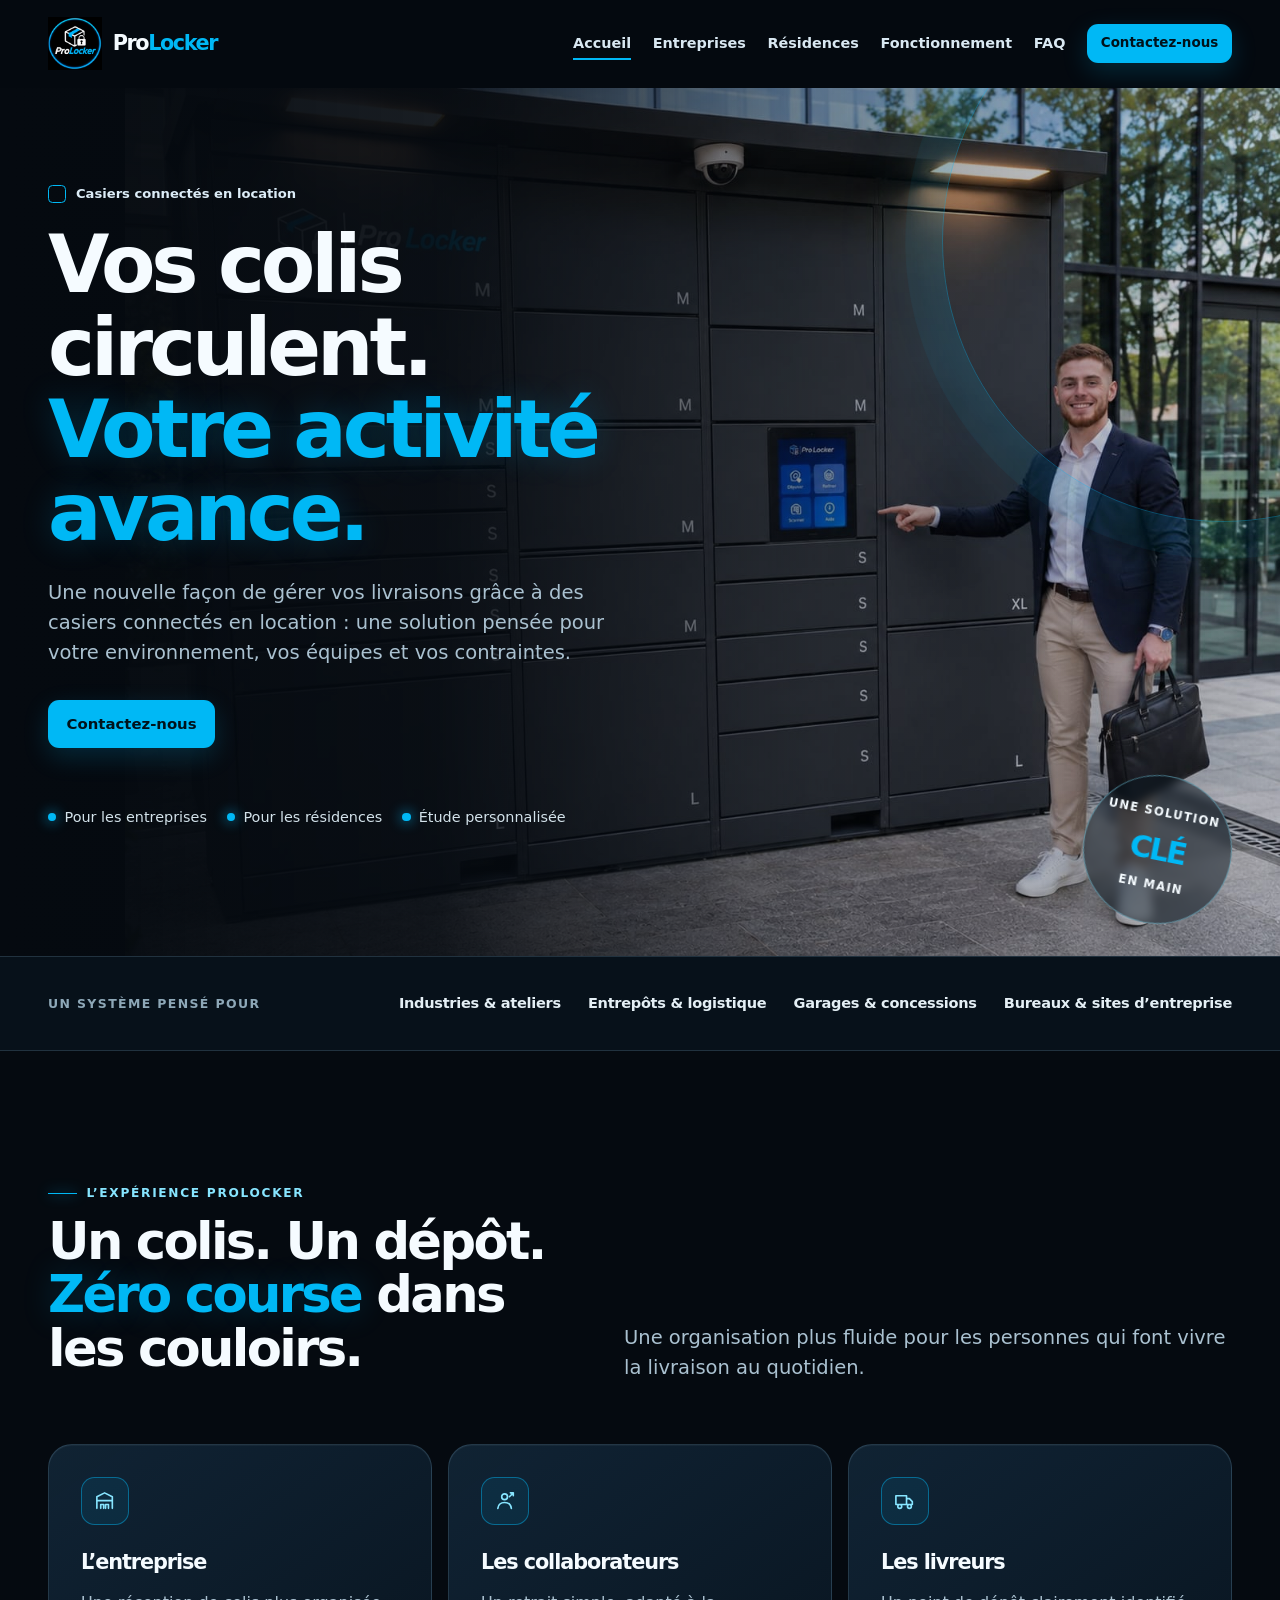
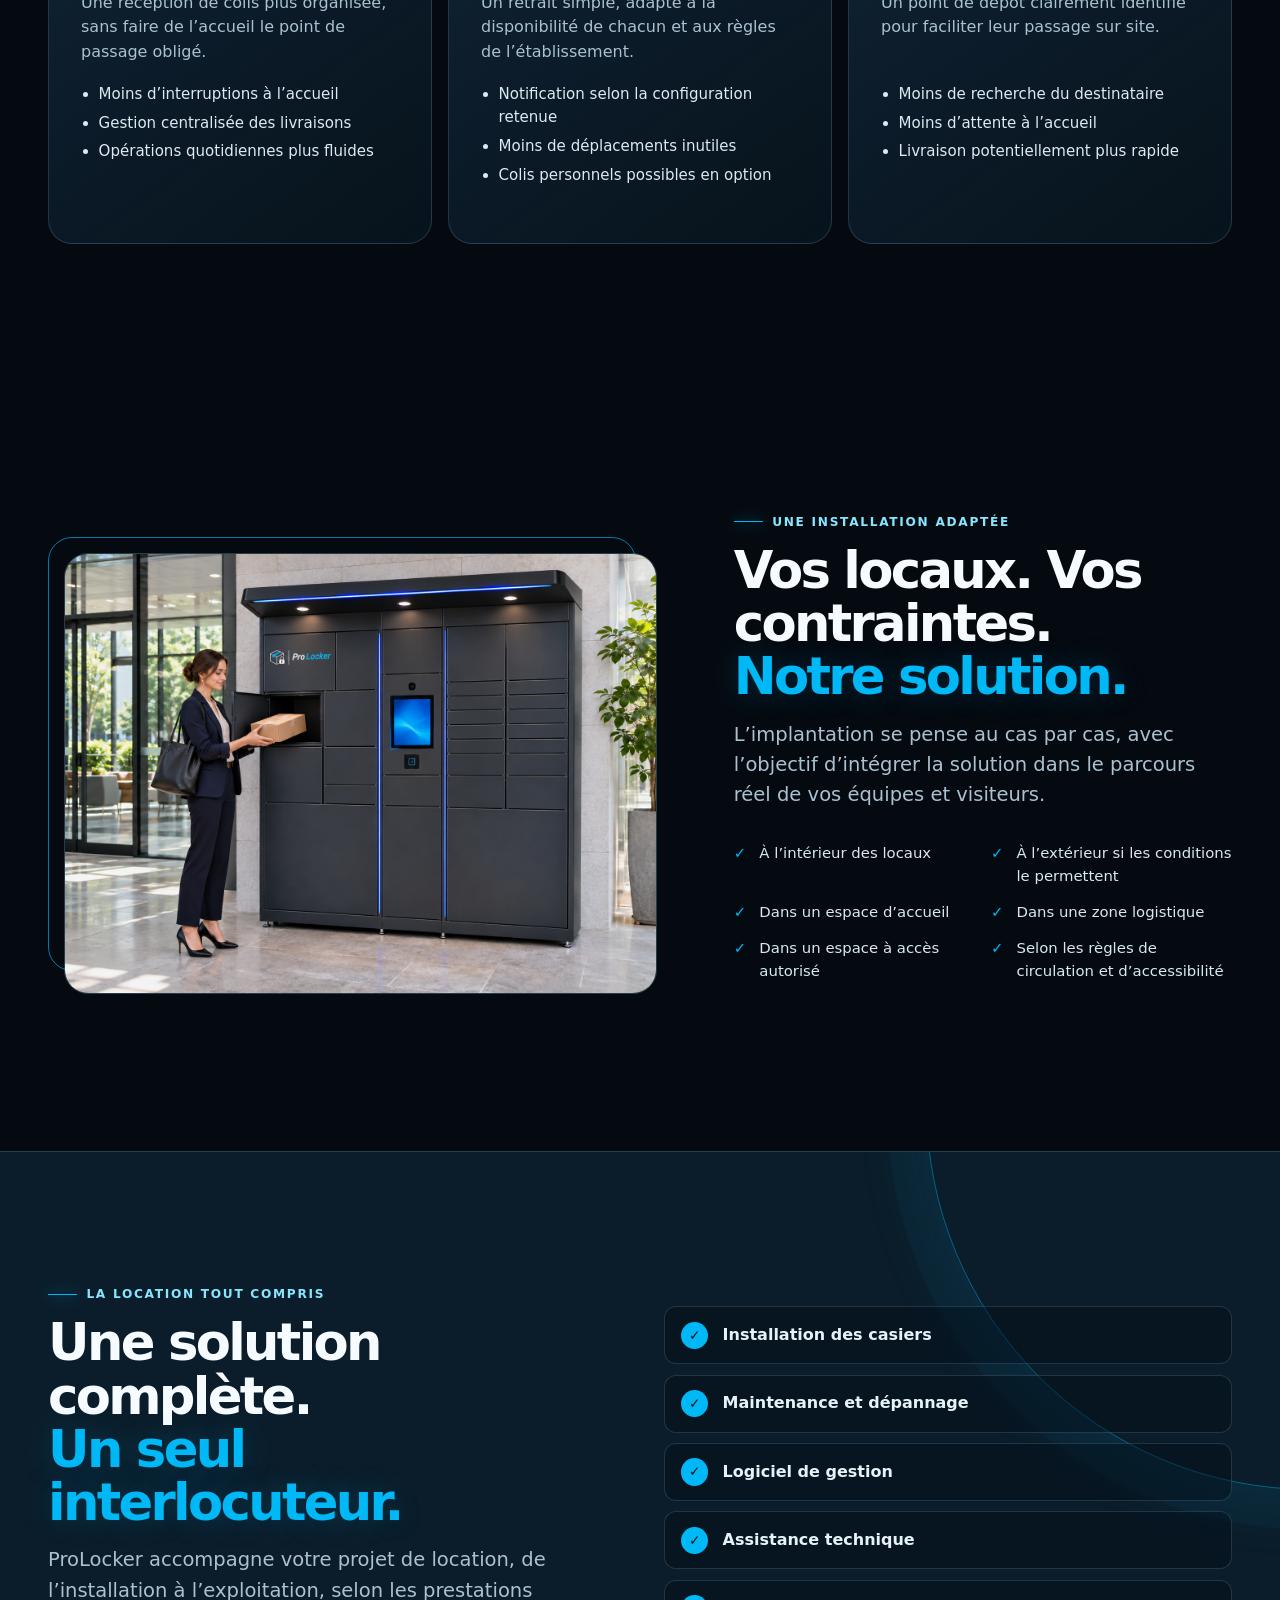
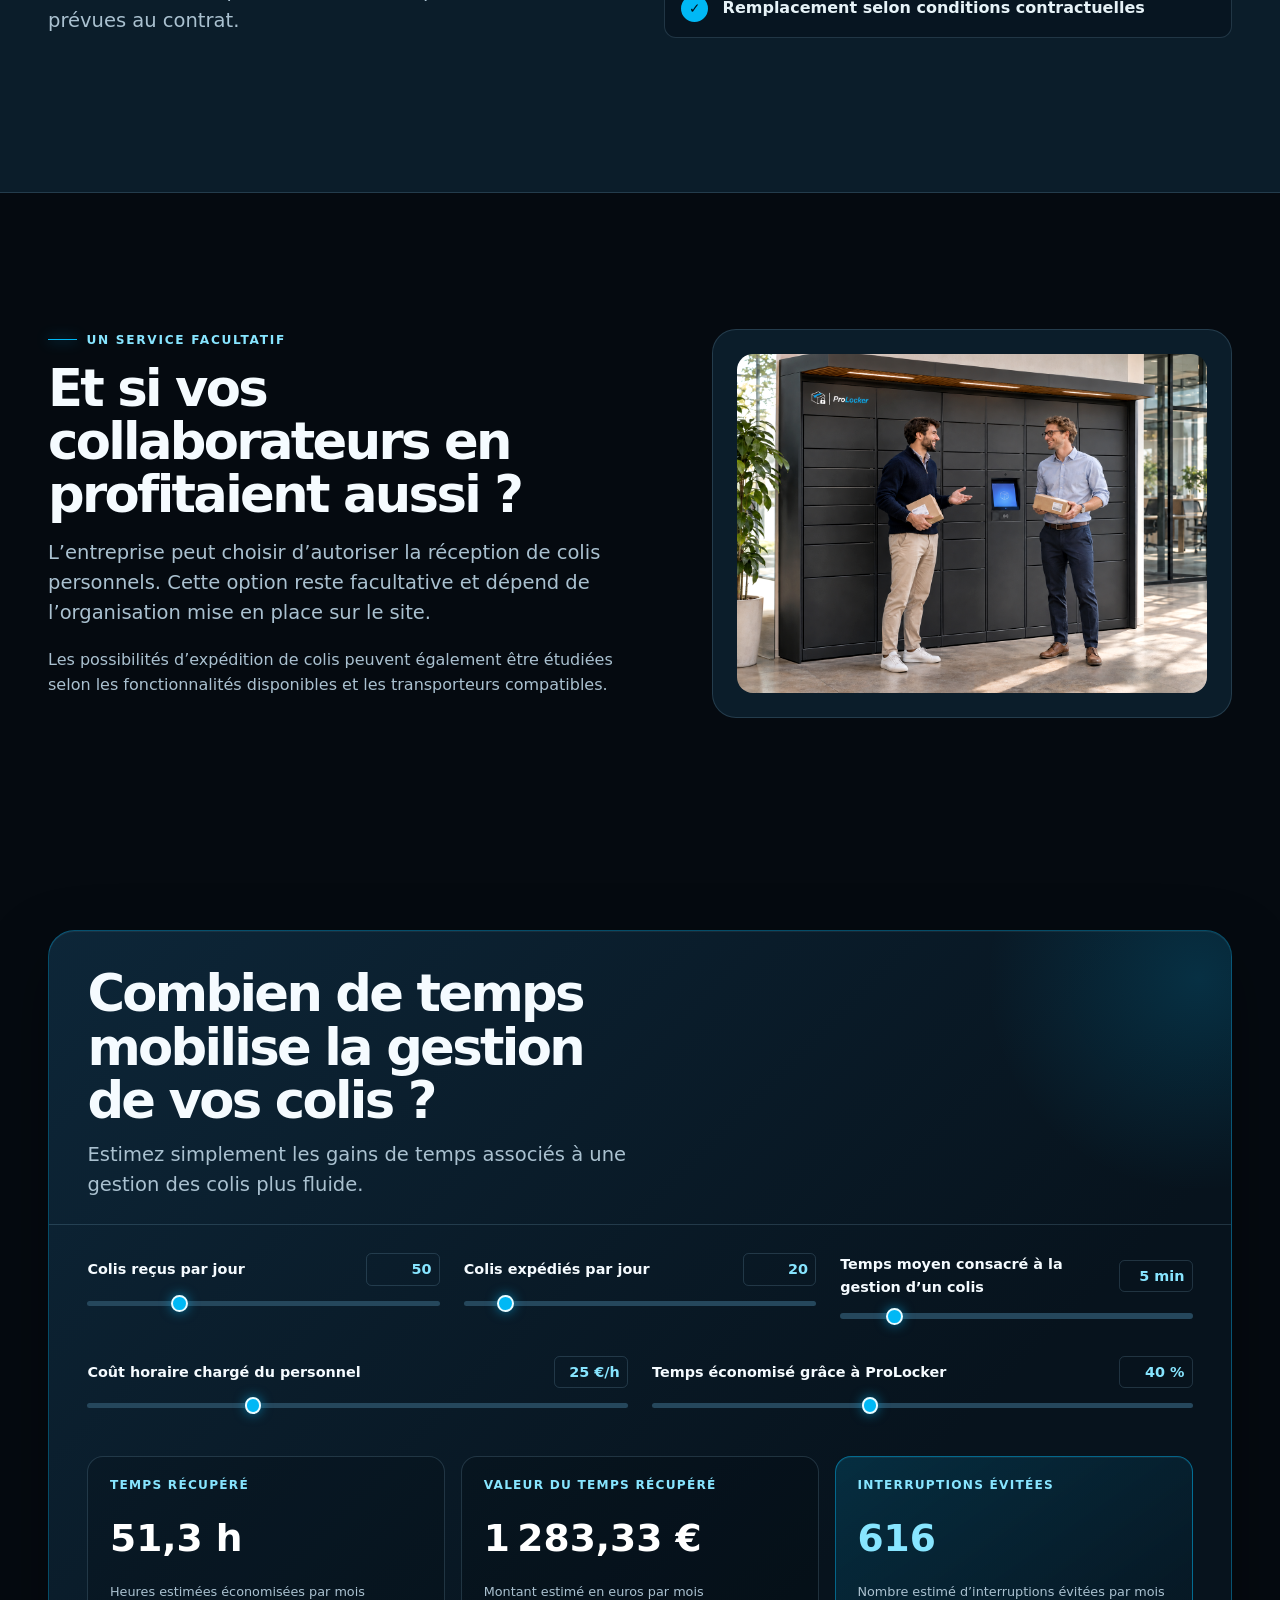
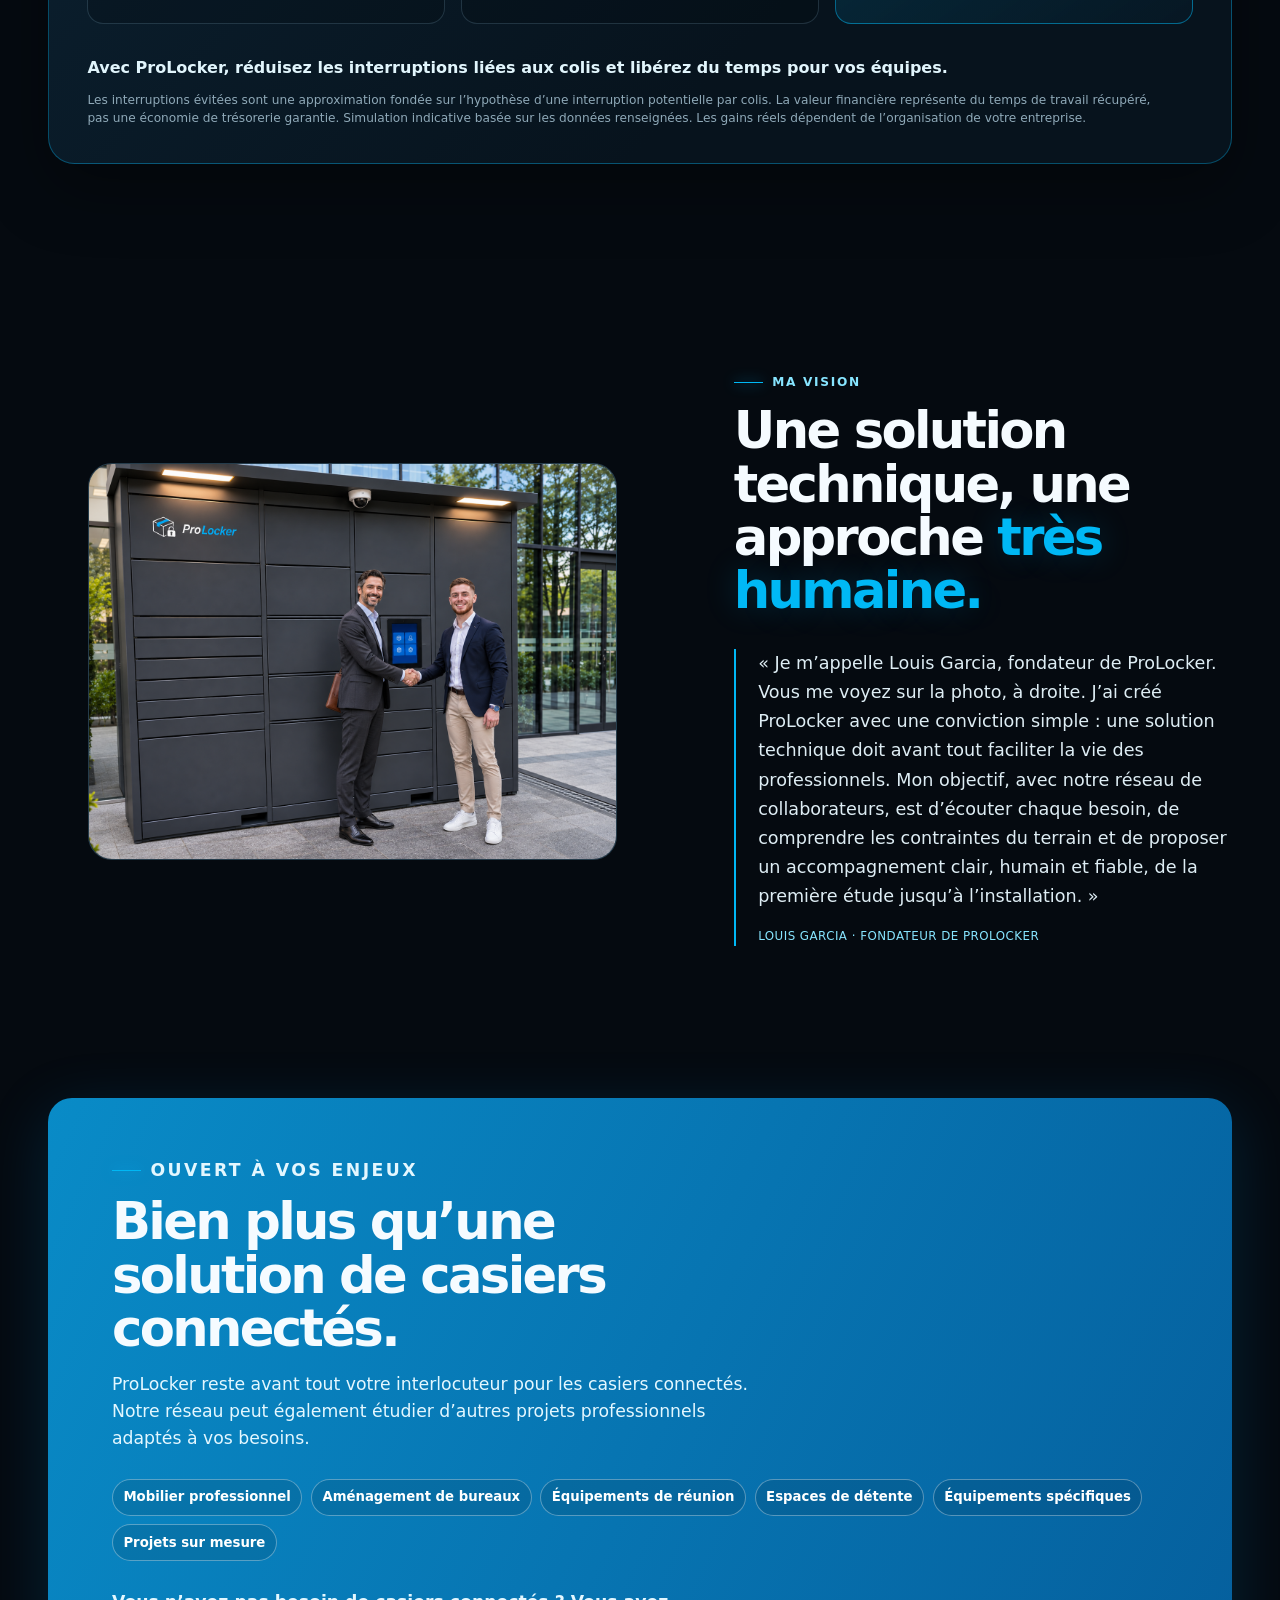
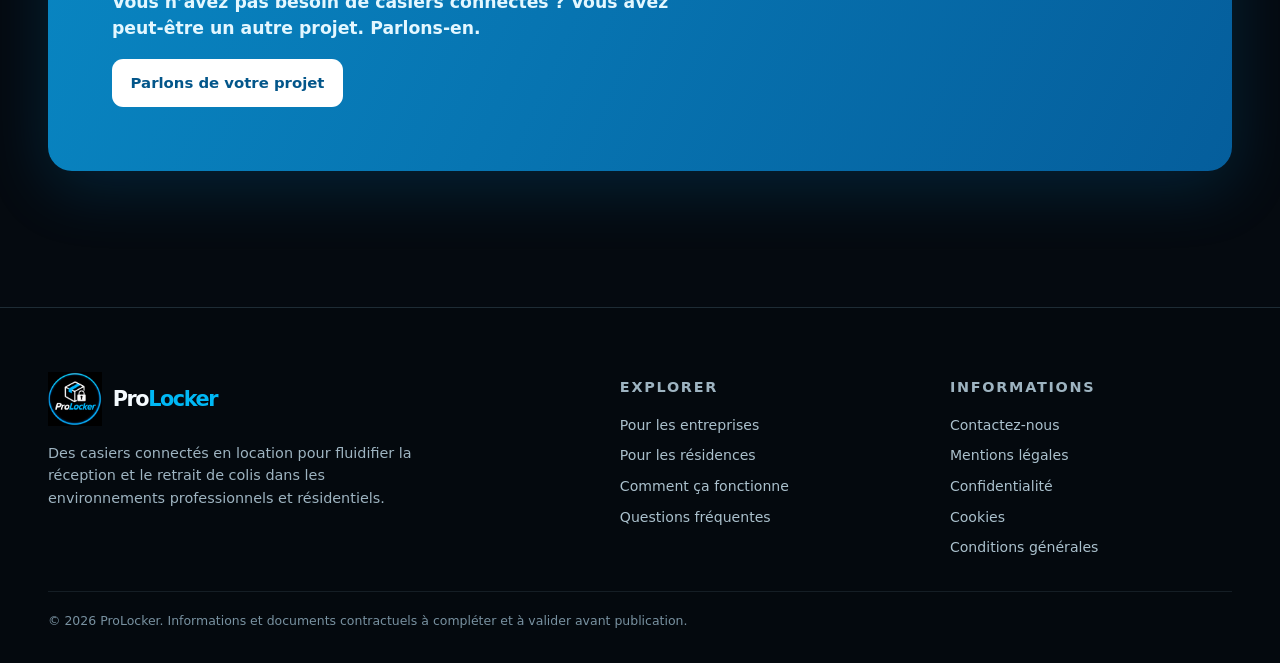
==== index.html @ 15f89c43 "Mise en ligne initiale ProLocker" ====
<!doctype html>
<html lang="fr">
<head>
  <meta charset="utf-8">
  <meta name="viewport" content="width=device-width, initial-scale=1">
  <meta name="description" content="ProLocker propose des casiers connectés en location pour simplifier la gestion des colis en entreprise et en résidence.">
  <meta name="theme-color" content="#050a10">
  <meta property="og:title" content="ProLocker — La livraison connectée, simplifiée">
  <meta property="og:description" content="Des casiers connectés en location pour faire circuler vos colis sans interrompre votre activité.">
  <meta property="og:image" content="assets/locker-wide.jpeg">
  <link rel="canonical" href="https://prolocker.fr/">
  <link rel="icon" href="assets/logo-prolocker.png">
  <link rel="stylesheet" href="styles.css?v=simulator-v3">
  <title>ProLocker | Casiers connectés en location</title>
</head>
<body>
  <div id="site-header"></div>
  <main id="main">
    <section class="hero" aria-labelledby="hero-title">
      <div class="hero__content" data-reveal>
        <p class="hero__logo-note"><span class="mini-lock" aria-hidden="true"></span> Casiers connectés en location</p>
        <h1 id="hero-title">Vos colis circulent.<br><span class="blue-word">Votre activité avance.</span></h1>
        <p class="lead">Une nouvelle façon de gérer vos livraisons grâce à des casiers connectés en location : une solution pensée pour votre environnement, vos équipes et vos contraintes.</p>
        <div class="actions"><a class="button" href="contact.html" data-contact-link>Contactez-nous</a></div>
        <div class="hero__proof"><span><i aria-hidden="true"></i> Pour les entreprises</span><span><i aria-hidden="true"></i> Pour les résidences</span><span><i aria-hidden="true"></i> Étude personnalisée</span></div>
      </div>
      <div class="hero__stamp" aria-hidden="true">Une solution<br><b>clé</b>en main</div>
    </section>

    <div class="client-bar"><div class="client-bar__inner"><span>Un système pensé pour</span><div class="client-bar__items"><span>Industries & ateliers</span><span>Entrepôts & logistique</span><span>Garages & concessions</span><span>Bureaux & sites d’entreprise</span></div></div></div>

    <section class="section" id="decouvrir" aria-labelledby="winners-title">
      <div class="section-heading" data-reveal><div><p class="eyebrow">L’expérience ProLocker</p><h2 id="winners-title">Un colis. Un dépôt.<br><span class="blue-word">Zéro course</span> dans les couloirs.</h2></div><p class="lead">Une organisation plus fluide pour les personnes qui font vivre la livraison au quotidien.</p></div>
      <div class="solution-grid">
        <article class="benefit-card" data-reveal><span class="card-icon" aria-hidden="true"><svg viewBox="0 0 24 24"><path d="M4 20V8l8-4 8 4v12M4 12h16M8 20v-4h3v4m2 0v-4h3v4"/></svg></span><div><h3>L’entreprise</h3><p>Une réception de colis plus organisée, sans faire de l’accueil le point de passage obligé.</p><ul><li>Moins d’interruptions à l’accueil</li><li>Gestion centralisée des livraisons</li><li>Opérations quotidiennes plus fluides</li></ul></div></article>
        <article class="benefit-card" data-reveal><span class="card-icon" aria-hidden="true"><svg viewBox="0 0 24 24"><circle cx="12" cy="8" r="3"/><path d="M5 20c.5-4 3-6 7-6s6.5 2 7 6M18 4h3v3M21 4l-4 4"/></svg></span><div><h3>Les collaborateurs</h3><p>Un retrait simple, adapté à la disponibilité de chacun et aux règles de l’établissement.</p><ul><li>Notification selon la configuration retenue</li><li>Moins de déplacements inutiles</li><li>Colis personnels possibles en option</li></ul></div></article>
        <article class="benefit-card" data-reveal><span class="card-icon" aria-hidden="true"><svg viewBox="0 0 24 24"><path d="M3 7h11v9H3zM14 10h3l3 3v3h-6zM7 20a2 2 0 1 0 0-4 2 2 0 0 0 0 4Zm10 0a2 2 0 1 0 0-4 2 2 0 0 0 0 4Z"/></svg></span><div><h3>Les livreurs</h3><p>Un point de dépôt clairement identifié pour faciliter leur passage sur site.</p><ul><li>Moins de recherche du destinataire</li><li>Moins d’attente à l’accueil</li><li>Livraison potentiellement plus rapide</li></ul></div></article>
      </div>
    </section>

    <section class="section installation" aria-labelledby="installation-title"><div class="photo-block" data-reveal><div class="photo-block__frame"><img src="assets/woman-retrieving-package-v2.png" width="1440" height="1080" alt="Une professionnelle retire un colis d’un casier ProLocker ouvert"></div></div><div data-reveal><p class="eyebrow">Une installation adaptée</p><h2 id="installation-title">Vos locaux. Vos contraintes.<br><span class="blue-word">Notre solution.</span></h2><p class="lead">L’implantation se pense au cas par cas, avec l’objectif d’intégrer la solution dans le parcours réel de vos équipes et visiteurs.</p><ul class="check-list"><li>À l’intérieur des locaux</li><li>À l’extérieur si les conditions le permettent</li><li>Dans un espace d’accueil</li><li>Dans une zone logistique</li><li>Dans un espace à accès autorisé</li><li>Selon les règles de circulation et d’accessibilité</li></ul></div></section>

    <section class="rental-band" aria-labelledby="rental-title"><div class="section rental-layout"><div data-reveal><p class="eyebrow">La location tout compris</p><h2 id="rental-title">Une solution complète.<br><span class="blue-word">Un seul interlocuteur.</span></h2><p class="lead">ProLocker accompagne votre projet de location, de l’installation à l’exploitation, selon les prestations prévues au contrat.</p></div><div class="service-list" data-reveal><div class="service-item"><span>✓</span>Installation des casiers</div><div class="service-item"><span>✓</span>Maintenance et dépannage</div><div class="service-item"><span>✓</span>Logiciel de gestion</div><div class="service-item"><span>✓</span>Assistance technique</div><div class="service-item"><span>✓</span>Remplacement selon conditions contractuelles</div></div></div></section>

    <section class="section employee" aria-labelledby="employee-title"><div data-reveal><p class="eyebrow">Un service facultatif</p><h2 id="employee-title">Et si vos collaborateurs en profitaient aussi&nbsp;?</h2><p class="lead">L’entreprise peut choisir d’autoriser la réception de colis personnels. Cette option reste facultative et dépend de l’organisation mise en place sur le site.</p><p class="text-muted">Les possibilités d’expédition de colis peuvent également être étudiées selon les fonctionnalités disponibles et les transporteurs compatibles.</p></div><div class="employee__visual" data-reveal><img src="assets/colleagues-packages-v3.png" width="1440" height="1080" alt="Deux collègues discutent devant des casiers ProLocker fermés avec leurs colis"></div></section>

    <section class="section section--compact" aria-labelledby="simulator-title"><div class="simulator" data-reveal><div class="simulator__head"><h2 id="simulator-title">Combien de temps mobilise la gestion de vos colis&nbsp;?</h2><p class="lead">Estimez simplement les gains de temps associés à une gestion des colis plus fluide.</p></div><div class="calculator" data-calculator>
      <div class="calculator__controls">
        <div class="range-group"><div class="range-group__top"><label for="incoming">Colis reçus par jour</label><output data-output="incoming"></output></div><input id="incoming" name="incoming" type="range" min="0" max="200" step="1" value="50"></div>
        <div class="range-group"><div class="range-group__top"><label for="outgoing">Colis expédiés par jour</label><output data-output="outgoing"></output></div><input id="outgoing" name="outgoing" type="range" min="0" max="200" step="1" value="20"></div>
        <div class="range-group"><div class="range-group__top"><label for="minutes">Temps moyen consacré à la gestion d’un colis</label><output data-output="minutes"></output></div><input id="minutes" name="minutes" type="range" min="1" max="30" step="1" value="5" data-unit="min"></div>
        <div class="range-group"><div class="range-group__top"><label for="hourlyCost">Coût horaire chargé du personnel</label><output data-output="hourlyCost"></output></div><input id="hourlyCost" name="hourlyCost" type="range" min="10" max="60" step="1" value="25" data-unit="€/h"></div>
        <div class="range-group"><div class="range-group__top"><label for="savings">Temps économisé grâce à ProLocker</label><output data-output="savings"></output></div><input id="savings" name="savings" type="range" min="0" max="100" step="1" value="40" data-unit="%"></div>
      </div>
      <div class="calculator__results" aria-live="polite"><article class="result"><span>Temps récupéré</span><strong data-result="monthly-hours"></strong><small>Heures estimées économisées par mois</small></article><article class="result"><span>Valeur du temps récupéré</span><strong data-result="monthly-value"></strong><small>Montant estimé en euros par mois</small></article><article class="result result--highlight"><span>Interruptions évitées</span><strong data-result="interruptions"></strong><small>Nombre estimé d’interruptions évitées par mois</small></article></div>
      <div class="simulator__footer"><p>Avec ProLocker, réduisez les interruptions liées aux colis et libérez du temps pour vos équipes.</p><p class="simulator__fineprint">Les interruptions évitées sont une approximation fondée sur l’hypothèse d’une interruption potentielle par colis. La valeur financière représente du temps de travail récupéré, pas une économie de trésorerie garantie. Simulation indicative basée sur les données renseignées. Les gains réels dépendent de l’organisation de votre entreprise.</p></div>
    </div></div></section>

    <section class="section vision" aria-labelledby="vision-title"><figure class="portrait" data-reveal><img src="assets/team-handshake.png" width="1440" height="1080" alt="Louis Garcia serre la main d’un client devant les casiers ProLocker"><figcaption></figcaption></figure><div data-reveal><p class="eyebrow">Ma vision</p><h2 id="vision-title">Une solution technique, une approche <span class="blue-word">très humaine.</span></h2><blockquote class="quote">« Je m’appelle Louis Garcia, fondateur de ProLocker. Vous me voyez sur la photo, à droite. J’ai créé ProLocker avec une conviction simple&nbsp;: une solution technique doit avant tout faciliter la vie des professionnels. Mon objectif, avec notre réseau de collaborateurs, est d’écouter chaque besoin, de comprendre les contraintes du terrain et de proposer un accompagnement clair, humain et fiable, de la première étude jusqu’à l’installation. »<small>Louis Garcia · Fondateur de ProLocker</small></blockquote></div></section>

    <section class="other-project" aria-labelledby="other-title" data-reveal><p class="eyebrow">Ouvert à vos enjeux</p><h2 id="other-title">Bien plus qu’une solution de casiers connectés.</h2><p>ProLocker reste avant tout votre interlocuteur pour les casiers connectés. Notre réseau peut également étudier d’autres projets professionnels adaptés à vos besoins.</p><div class="topic-list" aria-label="Exemples de besoins pouvant être étudiés"><span>Mobilier professionnel</span><span>Aménagement de bureaux</span><span>Équipements de réunion</span><span>Espaces de détente</span><span>Équipements spécifiques</span><span>Projets sur mesure</span></div><p><strong>Vous n’avez pas besoin de casiers connectés&nbsp;? Vous avez peut-être un autre projet. Parlons-en.</strong></p><a class="button" href="contact.html" data-contact-link>Parlons de votre projet</a></section>
  </main>
  <div id="site-footer"></div>
  <script src="site-config.js"></script><script src="layout.js"></script><script src="app.js?v=simulator-v3"></script>
</body>
</html>
---- styles.css ----
:root {
  --ink: #050a10;
  --ink-soft: #091521;
  --panel: #0c1b28;
  --panel-raised: #112536;
  --line: rgba(166, 220, 255, .16);
  --blue: #00b8f5;
  --blue-strong: #0a9fe6;
  --blue-light: #87e5ff;
  --white: #f5fbff;
  --muted: #aac1d0;
  --danger: #ffcf7a;
  --radius: 1.5rem;
  --shadow: 0 1.5rem 4rem rgba(0, 0, 0, .34);
  --content: min(74rem, calc(100% - 3rem));
}

* { box-sizing: border-box; }
html { scroll-behavior: smooth; background: var(--ink); }
body {
  margin: 0;
  overflow-x: hidden;
  background: var(--ink);
  color: var(--white);
  font-family: Inter, ui-sans-serif, system-ui, -apple-system, BlinkMacSystemFont, "Segoe UI", sans-serif;
  font-size: 1rem;
  line-height: 1.55;
}
body.menu-open { overflow: hidden; }
a { color: inherit; text-decoration: none; }
button, input { font: inherit; }
button { cursor: pointer; }
img { display: block; max-width: 100%; }
::selection { background: var(--blue); color: var(--ink); }

.skip-link { position: fixed; z-index: 999; left: 1rem; top: -4rem; background: var(--white); color: var(--ink); padding: .7rem 1rem; border-radius: .55rem; }
.skip-link:focus { top: 1rem; }
.site-header { position: sticky; z-index: 20; top: 0; height: 5.5rem; border-bottom: 1px solid transparent; background: rgba(5, 10, 16, .72); backdrop-filter: blur(1.1rem); transition: border-color .25s, background .25s; }
.site-header.scrolled { border-color: var(--line); background: rgba(5, 10, 16, .92); }
.nav { width: var(--content); height: 100%; margin: auto; display: flex; align-items: center; justify-content: space-between; gap: 2rem; }
.brand { position: relative; display: flex; align-items: center; gap: .7rem; min-width: max-content; font-size: 1.27rem; font-weight: 800; letter-spacing: -.06em; }
.brand__image { width: 3.35rem; height: 3.35rem; object-fit: contain; }
.brand__name { color: var(--white); font-size: 1.3rem; font-weight: 850; letter-spacing: -.07em; }
.brand__name strong { color: var(--blue); }
.brand__icon { display: grid; place-items: center; position: relative; width: 2rem; height: 2rem; border: 1px solid var(--blue-light); border-radius: .5rem; box-shadow: 0 0 1rem rgba(0, 184, 245, .33); transform: skewY(-7deg); }
.brand__icon::before { content: ''; width: .7rem; height: .55rem; border: 2px solid var(--white); border-top: 0; border-radius: 0 0 .1rem .1rem; }
.brand__icon::after { content: ''; position: absolute; width: .44rem; height: .36rem; border: 2px solid var(--white); border-bottom: 0; border-radius: .35rem .35rem 0 0; top: .46rem; }
.brand strong { color: var(--blue); }
.nav-links { display: flex; align-items: center; gap: 1.35rem; color: #d9e8f2; font-size: .9rem; font-weight: 650; }
.nav-links > a:not(.button) { position: relative; padding: .55rem 0; }
.nav-links > a:not(.button)::after { content: ''; position: absolute; right: 0; bottom: .2rem; left: 0; height: 2px; transform: scaleX(0); transform-origin: left; background: var(--blue); transition: transform .25s; }
.nav-links > a:hover::after, .nav-links > a:focus-visible::after, .nav-links > a.active::after { transform: scaleX(1); }
.menu-toggle { display: none; width: 2.8rem; height: 2.8rem; padding: 0; border: 1px solid var(--line); border-radius: .65rem; background: none; color: white; }
.menu-toggle span { display: block; width: 1.2rem; height: 2px; margin: .25rem auto; background: currentColor; transition: transform .2s; }
.mobile-menu-link { display: none; }

.button { display: inline-flex; justify-content: center; align-items: center; min-height: 3rem; padding: .72rem 1.1rem; border: 1px solid transparent; border-radius: .7rem; background: var(--blue); color: #00121b; font-weight: 850; font-size: .93rem; line-height: 1.1; box-shadow: 0 .55rem 1.6rem rgba(0, 184, 245, .18); transition: transform .2s, box-shadow .2s, background .2s; animation: ctaPulse 3.6s ease-in-out infinite; }
.button:hover, .button:focus-visible { transform: translateY(-2px); box-shadow: 0 .8rem 2rem rgba(0, 184, 245, .34); }
.button--ghost { border-color: rgba(143, 222, 255, .45); background: rgba(11, 31, 45, .5); color: var(--white); box-shadow: none; animation: none; }
.button--small { min-height: 2.45rem; padding: .55rem .8rem; font-size: .84rem; }
.button:focus-visible, a:focus-visible, summary:focus-visible, input:focus-visible { outline: 3px solid var(--blue-light); outline-offset: 3px; }

.eyebrow { display: flex; align-items: center; gap: .6rem; margin: 0 0 1rem; color: var(--blue-light); font-size: .76rem; line-height: 1; text-transform: uppercase; letter-spacing: .14em; font-weight: 800; }
.eyebrow::before { content: ''; width: 1.8rem; height: 1px; background: var(--blue); box-shadow: 0 0 .8rem var(--blue); }
h1, h2, h3, p { margin-top: 0; }
h1, h2, h3 { line-height: 1.04; letter-spacing: -.052em; }
h1 { max-width: 12ch; margin-bottom: 1.45rem; font-size: clamp(3rem, 6.2vw, 6.35rem); }
h2 { max-width: 15ch; margin-bottom: 1rem; font-size: clamp(2.3rem, 4vw, 4.5rem); }
h3 { margin-bottom: .6rem; font-size: 1.3rem; }
.lead { max-width: 38rem; color: var(--muted); font-size: clamp(1.06rem, 1.8vw, 1.22rem); }
.text-muted { color: var(--muted); }
.section { position: relative; width: var(--content); margin: 0 auto; padding: 8.5rem 0; }
.section-heading { display: flex; align-items: end; justify-content: space-between; gap: 2rem; margin-bottom: 3.3rem; }
.section-heading .lead { margin: 0 0 .5rem; }
.blue-word { color: var(--blue); text-shadow: 0 0 2rem rgba(0, 184, 245, .22); }

.hero { position: relative; min-height: min(51rem, calc(100vh - 5.5rem)); isolation: isolate; display: grid; align-items: center; overflow: clip; }
.hero::before { content: ''; position: absolute; z-index: -2; inset: 0; background: linear-gradient(90deg, #050a10 0%, rgba(5, 10, 16, .92) 34%, rgba(5, 10, 16, .43) 64%, rgba(5, 10, 16, .12) 100%), url('assets/prolocker-team.jpeg') right center / auto 100% no-repeat; }
.hero::after { content: ''; position: absolute; z-index: -1; width: 35rem; height: 35rem; top: -8rem; right: -14rem; border: 1px solid rgba(0, 184, 245, .35); border-radius: 50%; box-shadow: 0 0 0 2.3rem rgba(0, 184, 245, .05), 0 0 7rem rgba(0, 184, 245, .16); }
.hero__content { width: var(--content); margin: auto; padding: 6rem 0 8rem; }
.hero__logo-note { display: flex; align-items: center; gap: .65rem; margin: 0 0 1.25rem; font-size: .82rem; font-weight: 760; color: #dcecf7; }
.hero__logo-note .mini-lock { width: 1.1rem; height: 1.1rem; border: 1px solid var(--blue); border-radius: .28rem; }
.hero .lead { margin-bottom: 2rem; }
.actions { display: flex; flex-wrap: wrap; gap: .8rem; }
.hero__proof { display: flex; flex-wrap: wrap; gap: 1.25rem; margin-top: 3.6rem; color: #d3e2ea; font-size: .9rem; }
.hero__proof span { display: flex; align-items: center; gap: .5rem; }
.hero__proof i { display: inline-block; width: .53rem; height: .53rem; border-radius: 50%; background: var(--blue); box-shadow: 0 0 .8rem var(--blue); }
.hero__stamp { position: absolute; right: max(2rem, calc((100% - 74rem) / 2)); bottom: 2rem; width: 9.3rem; height: 9.3rem; border: 1px solid rgba(132, 229, 255, .45); border-radius: 50%; background: rgba(5, 18, 29, .48); display: grid; place-content: center; text-align: center; font-size: .72rem; text-transform: uppercase; letter-spacing: .12em; font-weight: 800; transform: rotate(11deg); backdrop-filter: blur(.3rem); }
.hero__stamp b { display: block; margin: .25rem 0; color: var(--blue); font-size: 1.9rem; letter-spacing: -.08em; }

.client-bar { border-top: 1px solid var(--line); border-bottom: 1px solid var(--line); background: #07111a; }
.client-bar__inner { width: var(--content); min-height: 5.8rem; margin: auto; display: flex; gap: 2rem; align-items: center; justify-content: space-between; color: #8ea8b8; font-size: .78rem; font-weight: 750; text-transform: uppercase; letter-spacing: .11em; }
.client-bar__items { display: flex; flex-wrap: wrap; gap: 1.7rem; color: #e4eff5; letter-spacing: -.02em; text-transform: none; font-size: .91rem; }

.solution-grid { display: grid; grid-template-columns: repeat(3, 1fr); gap: 1rem; }
.benefit-card { min-height: 25rem; padding: 2rem; display: grid; grid-template-rows: 3rem 1fr; gap: 1.7rem; border: 1px solid var(--line); border-radius: var(--radius); background: linear-gradient(145deg, rgba(17, 37, 54, .95), rgba(8, 20, 30, .88)); box-shadow: inset 0 1px rgba(255,255,255,.04); transition: transform .25s, border-color .25s; }
.benefit-card:hover { border-color: rgba(0,184,245,.6); transform: translateY(-.35rem); }
.card-icon { width: 3rem; height: 3rem; margin-bottom: 0; border: 1px solid rgba(0,184,245,.45); border-radius: .85rem; display: grid; place-items: center; color: var(--blue-light); background: rgba(0, 184, 245, .08); font-size: 1.3rem; }
.card-icon svg { width: 1.45rem; height: 1.45rem; fill: none; stroke: currentColor; stroke-linecap: round; stroke-linejoin: round; stroke-width: 1.7; }
.benefit-card h3 { min-height: 1.4em; }
.benefit-card p { min-height: 4.75em; }
.benefit-card p { color: var(--muted); }
.benefit-card ul { padding-left: 1.1rem; color: #dceaf1; font-size: .94rem; }
.benefit-card li + li { margin-top: .35rem; }

.steps-wrap { border-top: 1px solid var(--line); border-bottom: 1px solid var(--line); background: linear-gradient(180deg, #081622, #061019); }
.steps { display: grid; grid-template-columns: repeat(4, 1fr); gap: 1.25rem; }
.steps-wrap--compact .section { padding-top: 5rem; padding-bottom: 5rem; }
.steps--compact { grid-template-columns: repeat(3, 1fr); }
.steps--compact .step { min-height: 10rem; }
.step { position: relative; min-height: 14.5rem; padding: 1.5rem 1rem 1.5rem 0; }
.step:not(:last-child)::after { content: ''; position: absolute; top: 2.35rem; right: -.2rem; width: 1.5rem; height: 1px; background: linear-gradient(90deg, var(--blue), transparent); }
.step__number { display: grid; place-items: center; width: 3.4rem; height: 3.4rem; margin-bottom: 1.5rem; border-radius: 50%; color: var(--blue); border: 1px solid rgba(0,184,245,.55); box-shadow: 0 0 1.3rem rgba(0,184,245,.13), inset 0 0 1rem rgba(0,184,245,.1); font-weight: 850; }
.step p { color: var(--muted); font-size: .94rem; }

.installation { display: grid; grid-template-columns: 1.1fr .9fr; gap: clamp(2rem, 6vw, 6rem); align-items: center; }
.photo-block { position: relative; min-height: 0; aspect-ratio: 4 / 3; }
.photo-block__frame { position: absolute; inset: 1rem 0 0 1rem; overflow: hidden; border-radius: var(--radius); border: 1px solid rgba(137,221,255,.24); }
.photo-block__frame img { height: 100%; width: 100%; object-fit: cover; object-position: center; }
.locker-logo { position: absolute; top: 8%; left: 35%; display: inline-flex; align-items: center; gap: .35rem; padding: .35rem .48rem; color: #fff; background: rgba(4, 14, 21, .18); font-size: clamp(.7rem, 1.5vw, 1rem); font-weight: 850; letter-spacing: -.06em; text-shadow: 0 1px 2px #000; }
.locker-logo strong { color: var(--blue); }
.locker-logo__mark { display: grid; place-items: center; width: 1.15em; height: 1.15em; border: 1px solid currentColor; border-radius: .2em; color: var(--blue-light); font-size: 1.1em; line-height: 1; }
.photo-block::before { content: ''; position: absolute; inset: 0 1.3rem 1.4rem 0; border: 1px solid var(--blue); border-radius: var(--radius); opacity: .65; }
.tag { position: absolute; right: -1rem; bottom: 2.4rem; max-width: 11.5rem; padding: 1rem; border: 1px solid var(--line); border-radius: .7rem; background: rgba(7, 19, 29, .9); box-shadow: var(--shadow); font-size: .81rem; font-weight: 750; }
.tag b { color: var(--blue-light); display: block; font-size: 1.2rem; }
.check-list { display: grid; grid-template-columns: repeat(2, 1fr); gap: .8rem 1rem; margin: 2rem 0; padding: 0; list-style: none; }
.check-list li { position: relative; padding-left: 1.6rem; color: #d8e8f1; font-size: .93rem; }
.check-list li::before { content: '✓'; position: absolute; left: 0; color: var(--blue); font-weight: 900; }

.rental-band { position: relative; isolation: isolate; overflow: hidden; border-top: 1px solid var(--line); border-bottom: 1px solid var(--line); background: #0b1d2a; }
.rental-band::after { content: ''; position: absolute; z-index: -1; width: 48rem; height: 48rem; right: -26rem; top: -27rem; border: 1px solid rgba(0,184,245,.45); border-radius: 50%; box-shadow: 0 0 0 2.5rem rgba(0,184,245,.04), 0 0 5rem rgba(0,184,245,.1); }
.rental-layout { display: grid; grid-template-columns: 1fr 1fr; align-items: center; gap: 3rem; }
.rental-layout h2 { max-width: 12ch; }
.service-list { display: grid; gap: .65rem; }
.service-item { display: flex; align-items: center; gap: .9rem; padding: .9rem 1rem; border: 1px solid var(--line); border-radius: .75rem; background: rgba(4, 14, 22, .42); color: #e6f2f7; font-weight: 700; }
.service-item span { display: grid; place-items: center; width: 1.7rem; height: 1.7rem; flex: 0 0 auto; border-radius: 50%; color: #001018; background: var(--blue); font-size: .85rem; }

.employee { display: grid; grid-template-columns: 1.05fr .95fr; gap: clamp(2rem, 7vw, 7rem); align-items: center; }
.employee__visual { position: relative; min-height: 0; aspect-ratio: 4 / 3; padding: 1.5rem; overflow: hidden; border: 1px solid var(--line); border-radius: var(--radius); background: #0b1d2a; }
.employee__visual img { height: 100%; width: 100%; object-fit: cover; border-radius: 1rem; filter: saturate(.9) contrast(1.05); }
.employee__note { position: absolute; left: 2.4rem; right: 2.4rem; bottom: 2.4rem; padding: .95rem 1rem; border-left: 2px solid var(--blue); background: rgba(3,11,18,.83); font-size: .9rem; font-weight: 700; }

.simulator { position: relative; isolation: isolate; overflow: hidden; border: 1px solid rgba(0, 184, 245, .34); border-radius: 1.65rem; background: linear-gradient(135deg, #0d2638, #07131d 70%); box-shadow: var(--shadow), inset 0 1px rgba(255,255,255,.06); }
.simulator::before { content: ''; position: absolute; z-index: -1; width: 28rem; height: 28rem; right: -12rem; top: -11rem; background: radial-gradient(circle, rgba(0,184,245,.16), transparent 67%); }
.simulator__head { padding: 2.25rem 2.4rem 0; }
.simulator__head h2 { margin-bottom: .8rem; font-size: clamp(2rem, 4vw, 3.7rem); }
.simulator__head .lead { margin-bottom: 0; }
.calculator { margin-top: 1.45rem; border-top: 1px solid var(--line); }
.calculator__controls { display: grid; grid-template-columns: repeat(6, minmax(0, 1fr)); gap: 1.35rem 1.5rem; padding: 1.8rem 2.4rem 2rem; }
.range-group { min-width: 0; grid-column: span 2; }
.range-group:nth-child(4), .range-group:nth-child(5) { grid-column: span 3; }
.range-group__top { display: flex; justify-content: space-between; gap: 1rem; align-items: center; margin-bottom: .5rem; font-size: .9rem; font-weight: 720; }
.range-group__top label { min-width: 0; }
.range-group output { flex: 0 0 auto; min-width: 4.6rem; padding: .25rem .45rem; border: 1px solid var(--line); border-radius: .35rem; color: var(--blue-light); text-align: right; font-variant-numeric: tabular-nums; }
input[type=range] { width: 100%; height: 1.25rem; margin: 0; appearance: none; background: transparent; accent-color: var(--blue); }
input[type=range]::-webkit-slider-runnable-track { height: .33rem; border-radius: .5rem; background: #25475c; }
input[type=range]::-webkit-slider-thumb { width: 1.05rem; height: 1.05rem; margin-top: -.36rem; border: 2px solid #e8fbff; border-radius: 50%; appearance: none; background: var(--blue); box-shadow: 0 0 .75rem rgba(0,184,245,.6); }
input[type=range]::-moz-range-track { height: .33rem; border-radius: .5rem; background: #25475c; }
input[type=range]::-moz-range-thumb { width: .85rem; height: .85rem; border: 2px solid #e8fbff; border-radius: 50%; background: var(--blue); box-shadow: 0 0 .75rem rgba(0,184,245,.6); }
.calculator__results { display: grid; grid-template-columns: repeat(3, minmax(0, 1fr)); gap: 1rem; padding: 0 2.4rem 2rem; }
.result { min-width: 0; display: flex; flex-direction: column; justify-content: space-between; gap: .75rem; min-height: 10.5rem; padding: 1.35rem; border: 1px solid var(--line); border-radius: 1rem; background: rgba(0,0,0,.15); }
.result span { color: var(--blue-light); font-size: .76rem; font-weight: 800; line-height: 1.2; letter-spacing: .1em; text-transform: uppercase; }
.result strong { color: white; font-size: clamp(1.65rem, 3vw, 2.35rem); line-height: 1.08; font-variant-numeric: tabular-nums; }
.result small { color: var(--muted); font-size: .8rem; line-height: 1.4; }
.result--highlight { border-color: rgba(0,184,245,.48); background: linear-gradient(145deg, rgba(0,184,245,.16), rgba(7,25,38,.72)); box-shadow: inset 0 1px rgba(255,255,255,.05); }
.result--highlight strong { color: var(--blue-light); }
.simulator__footer { display: grid; gap: .65rem; padding: 0 2.4rem 2.25rem; }
.simulator__footer p { margin: 0; }
.simulator__footer > p:first-child { color: #e1f5fc; font-weight: 720; font-size: 1rem; }
.simulator__fineprint { max-width: 67rem; color: #8fa9b8; font-size: .76rem; line-height: 1.5; }

.vision { display: grid; grid-template-columns: 1.1fr .9fr; gap: clamp(2rem, 6vw, 6rem); align-items: center; }
.portrait { position: relative; overflow: hidden; border-radius: var(--radius); border: 1px solid var(--line); background: #0c1c29; }
.portrait img { width: 100%; height: auto; object-fit: contain; object-position: center; }
.portrait figcaption { position: absolute; right: 1rem; bottom: 1rem; left: 1rem; padding: .8rem 1rem; border-left: 2px solid var(--blue); background: rgba(2,10,16,.86); font-size: .85rem; }
.portrait figcaption:empty { display: none; }
.quote { margin: 2rem 0 0; padding: 0 0 0 1.4rem; border-left: 2px solid var(--blue); color: #deedf4; font-size: 1.1rem; line-height: 1.65; }
.quote small { display: block; margin-top: 1rem; color: var(--blue-light); font-size: .74rem; font-style: normal; letter-spacing: .04em; text-transform: uppercase; }

.other-project { width: var(--content); margin: 1rem auto 8.5rem; padding: clamp(2rem, 5vw, 4.5rem); border-radius: var(--radius); background: linear-gradient(115deg, #098bc7, #055e9c); box-shadow: 0 1rem 4rem rgba(0, 135, 211, .2); }
.other-project h2 { max-width: 15ch; }
.other-project p { max-width: 40rem; color: #e3f7ff; font-size: 1.08rem; }
.topic-list { display: flex; flex-wrap: wrap; gap: .55rem; margin: 1.7rem 0; }
.topic-list span { padding: .45rem .65rem; border: 1px solid rgba(255,255,255,.33); border-radius: 999px; background: rgba(0,0,0,.1); color: #fff; font-size: .83rem; font-weight: 700; }
.other-project .button { background: #fff; color: #03568a; box-shadow: none; }
.section--compact { padding-top: 4.75rem; padding-bottom: 4.75rem; }

@keyframes ctaPulse { 0%, 100% { box-shadow: 0 .55rem 1.6rem rgba(0, 184, 245, .18); } 50% { box-shadow: 0 .55rem 2.2rem rgba(0, 184, 245, .45), 0 0 0 .28rem rgba(0, 184, 245, .08); } }

.site-footer { border-top: 1px solid var(--line); background: #04090e; }
.footer-main { width: var(--content); margin: auto; padding: 4rem 0 2rem; display: grid; grid-template-columns: 1.3fr .7fr .7fr; gap: 3rem; }
.footer-main .brand { margin-bottom: 1rem; }
.footer-main p { max-width: 23rem; color: #9eb4c1; font-size: .9rem; }
.footer-title { margin: .25rem 0 1rem; color: #e6f5fb; font-size: .82rem; font-weight: 850; text-transform: uppercase; letter-spacing: .12em; }
.footer-links { display: grid; gap: .55rem; color: #abc1cd; font-size: .88rem; }
.footer-links a:hover, .footer-links a:focus-visible { color: var(--blue-light); }
.footer-bottom { width: var(--content); margin: auto; padding: 1.2rem 0 2rem; border-top: 1px solid rgba(169,212,236,.1); color: #7891a0; font-size: .78rem; }

.page-hero { position: relative; isolation: isolate; overflow: hidden; padding: 8rem 0 5.5rem; border-bottom: 1px solid var(--line); background: linear-gradient(125deg, #07111a 20%, #0a2a40); }
.page-hero::after { content: ''; position: absolute; z-index: -1; right: -12rem; bottom: -17rem; width: 44rem; height: 44rem; border: 1px solid rgba(0,184,245,.5); border-radius: 50%; box-shadow: 0 0 0 2.3rem rgba(0,184,245,.04), 0 0 5rem rgba(0,184,245,.13); }
.page-hero__content { width: var(--content); margin: auto; }
.page-hero h1 { margin-bottom: 1rem; font-size: clamp(3rem, 6vw, 5.6rem); }
.page-hero .lead { margin-bottom: 0; }
.page-hero--image { min-height: 31rem; display: grid; align-items: center; background: linear-gradient(90deg, #06111a 0%, rgba(6,17,26,.85) 42%, rgba(6,17,26,.22)), url('assets/locker-front.jpeg') center / cover; }
.page-hero--residence { background: linear-gradient(120deg, #07121b, rgba(7,18,27,.7)), url('assets/locker-wide.jpeg') center / cover; }
.audience-grid { display: grid; grid-template-columns: repeat(3, 1fr); gap: 1rem; }
.audience-card { padding: 1.8rem; border: 1px solid var(--line); border-radius: 1rem; background: var(--panel); }
.audience-card p { color: var(--muted); }
.audience-card .card-icon { margin-bottom: 1.35rem; }
.split-copy { display: grid; grid-template-columns: 1fr 1fr; gap: 3rem; }
.split-copy p { color: var(--muted); }
.callout { margin-top: 2rem; padding: 1.15rem 1.25rem; border-left: 2px solid var(--blue); border-radius: 0 .65rem .65rem 0; background: rgba(0,184,245,.07); color: #dff3fb; font-size: .92rem; }

.timeline { position: relative; display: grid; gap: 0; margin: 2rem 0 0; }
.timeline::before { content: ''; position: absolute; top: 1rem; bottom: 1rem; left: 1.35rem; width: 1px; background: linear-gradient(var(--blue), transparent); }
.timeline-item { position: relative; display: grid; grid-template-columns: 3rem 1fr; gap: 1.4rem; padding: 0 0 2rem; }
.timeline-item__point { display: grid; place-items: center; z-index: 1; width: 2.75rem; height: 2.75rem; border: 1px solid var(--blue); border-radius: 50%; background: #0c1e2b; color: var(--blue-light); font-size: .82rem; font-weight: 850; }
.timeline-item__body { padding: .2rem 0; }
.timeline-item__body p { color: var(--muted); }

.faq-list { display: grid; gap: .75rem; }
.faq-list details { border: 1px solid var(--line); border-radius: .8rem; background: linear-gradient(110deg, rgba(15,35,49,.85), rgba(8,20,30,.8)); }
.faq-list summary { position: relative; padding: 1.2rem 4rem 1.2rem 1.25rem; list-style: none; font-weight: 760; cursor: pointer; }
.faq-list summary::-webkit-details-marker { display: none; }
.faq-list summary::after { content: '+'; position: absolute; top: .8rem; right: 1rem; display: grid; place-items: center; width: 2rem; height: 2rem; border: 1px solid var(--line); border-radius: 50%; color: var(--blue-light); font-size: 1.25rem; transition: transform .2s; }
.faq-list details[open] summary::after { transform: rotate(45deg); }
.faq-list details p { max-width: 68rem; padding: 0 1.25rem 1.25rem; margin-bottom: 0; color: var(--muted); }

.contact-card { padding: clamp(2rem, 5vw, 4rem); border: 1px solid rgba(0,184,245,.35); border-radius: var(--radius); background: radial-gradient(circle at 100% 0%, rgba(0,184,245,.19), transparent 30%), var(--panel); text-align: center; }
.contact-card h2 { margin-right: auto; margin-left: auto; }
.contact-card .lead { margin: 0 auto 1.5rem; }
.config-notice { max-width: 44rem; margin: 1.5rem auto 0; padding: .85rem 1rem; border: 1px solid rgba(255,207,122,.35); border-radius: .6rem; color: #ffe1ad; background: rgba(255, 177, 39, .06); font-size: .86rem; text-align: left; }
.contact-ready { display: none; }
body.email-ready .contact-ready { display: inline-flex; }
body.email-ready .contact-missing { display: none; }

.legal { max-width: 52rem; }
.legal h2 { margin-top: 3.5rem; font-size: clamp(1.7rem, 3.2vw, 2.7rem); }
.legal h3 { margin-top: 2rem; }
.legal p, .legal li { color: var(--muted); }
.legal ul { padding-left: 1.2rem; }
.placeholder { display: inline-block; padding: .1rem .45rem; border-radius: .3rem; color: #ffe1ad; background: rgba(255,177,39,.1); font-size: .9em; }

[data-reveal] { opacity: 0; transform: translateY(1.2rem); transition: opacity .7s ease, transform .7s ease; }
[data-reveal].is-visible { opacity: 1; transform: none; }

@media (max-width: 900px) {
  .nav { position: relative; gap: 1rem; }
  .mobile-menu-link { position: fixed; top: 1rem; right: 1.25rem; z-index: 999; display: inline-flex; align-items: center; min-height: 2.8rem; padding: .55rem .75rem; border: 1px solid rgba(135, 229, 255, .6); border-radius: .65rem; background: #081924; color: var(--blue-light); font-size: .82rem; font-weight: 850; }
  .mobile-menu-link:hover, .mobile-menu-link:focus-visible { background: rgba(0, 184, 245, .14); }
  .nav-links { position: fixed; top: 5.5rem; right: 0; left: 0; display: grid; gap: 0; padding: 1rem max(1.5rem, calc((100% - 74rem)/2)); border-bottom: 1px solid var(--line); background: #07111a; transform: translateY(-130%); transition: transform .25s; box-shadow: 0 1rem 2rem rgba(0,0,0,.28); }
  .nav-links.is-open { transform: translateY(0); }
  .nav-links > a { padding: .9rem 0 !important; }
  .nav-links .button { margin: .6rem 0 .2rem; }
  .nav-links > a:not(.button)::after { bottom: .4rem; }
  .hero { min-height: 44rem; }
  .hero::before { background: linear-gradient(90deg, #050a10 0%, rgba(5,10,16,.78) 43%, rgba(5,10,16,.33) 59%, rgba(5,10,16,.06) 79%, rgba(5,10,16,0) 100%), url('assets/prolocker-team.jpeg') right center / auto 100% no-repeat; }
  .solution-grid, .audience-grid { grid-template-columns: 1fr; }
  .benefit-card { min-height: auto; gap: 1rem; }
  .benefit-card .card-icon { margin-bottom: 0; }
  .benefit-card p, .benefit-card h3 { min-height: 0; }
  .steps { grid-template-columns: 1fr 1fr; }
  .steps--compact { grid-template-columns: repeat(3, 1fr); }
  .step:nth-child(2)::after { display: none; }
  .installation, .employee, .vision, .rental-layout, .split-copy { grid-template-columns: 1fr; }
  .photo-block { min-height: 0; }
  .calculator__controls { grid-template-columns: repeat(2, minmax(0, 1fr)); }
  .range-group, .range-group:nth-child(4) { grid-column: auto; }
  .range-group:nth-child(5) { grid-column: 1 / -1; }
  .footer-main { grid-template-columns: 1.2fr .8fr; }
  .footer-main > :first-child { grid-column: 1 / -1; }
}
@media (max-width: 620px) {
  :root { --content: min(calc(100% - 2.25rem), 74rem); }
  .site-header { height: 4.8rem; }
  .nav-links { top: 4.8rem; }
  .section { padding: 5.5rem 0; }
  .section-heading { display: block; margin-bottom: 2rem; }
  .section-heading .lead { margin-top: 1rem; }
  .hero { min-height: 42rem; }
  .hero::before { background: linear-gradient(90deg, #050a10 0%, rgba(5,10,16,.78) 43%, rgba(5,10,16,.33) 59%, rgba(5,10,16,.06) 79%, rgba(5,10,16,0) 100%), url('assets/prolocker-team.jpeg') right calc(.75rem - 2cm) top 1rem / auto 100% no-repeat; }
  .hero__content { padding: 2.25rem 0 6.75rem; }
  .hero__stamp { display: none; }
  .client-bar__inner { padding: 1rem 0; align-items: start; flex-direction: column; gap: .7rem; }
  .client-bar__items { gap: .7rem 1.1rem; }
  .steps { grid-template-columns: 1fr; }
  .steps--compact { grid-template-columns: 1fr; }
  .step { min-height: auto; padding-left: 0; }
  .step:not(:last-child)::after { display: none; }
  .photo-block { min-height: 0; }
  .tag { right: .5rem; bottom: 1.5rem; }
  .photo-block .tag { display: none; }
  .check-list { grid-template-columns: 1fr; }
  .simulator__head, .calculator__controls, .calculator__results { padding: 1.5rem; }
  .calculator__controls { grid-template-columns: 1fr; gap: 1.15rem; }
  .range-group:nth-child(5) { grid-column: auto; }
  .calculator__results { grid-template-columns: 1fr; gap: .75rem; }
  .result { min-height: 0; }
  .simulator__footer { padding: 0 1.5rem 1.5rem; }
  .employee__visual { min-height: 0; }
  .vision .portrait { margin-right: -1.125rem; margin-left: -1.125rem; border-radius: 0; }
  .footer-main { grid-template-columns: 1fr; gap: 2rem; }
  .footer-main > :first-child { grid-column: auto; }
  .page-hero { padding: 5rem 0 4rem; }
  .page-hero--image { min-height: 35rem; }
}
@media (prefers-reduced-motion: reduce) {
  *, *::before, *::after { scroll-behavior: auto !important; animation-duration: .01ms !important; animation-iteration-count: 1 !important; transition-duration: .01ms !important; }
  [data-reveal] { opacity: 1; transform: none; }
}
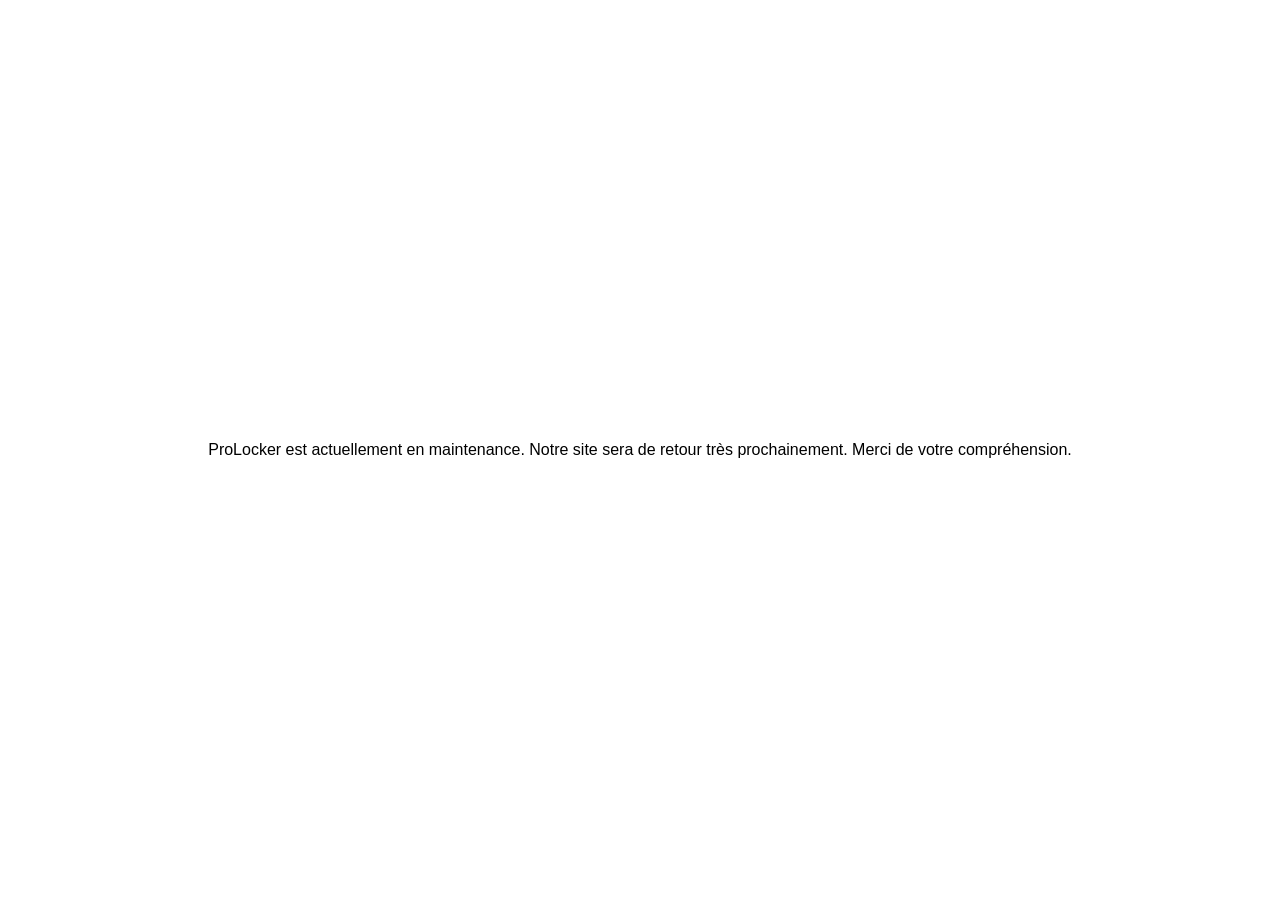
==== commit 8380afae: "chore: activer la page de maintenance" ====
--- a/index.html
+++ b/index.html
@@ -3,64 +3,14 @@
 <head>
   <meta charset="utf-8">
   <meta name="viewport" content="width=device-width, initial-scale=1">
-  <meta name="description" content="ProLocker propose des casiers connectés en location pour simplifier la gestion des colis en entreprise et en résidence.">
-  <meta name="theme-color" content="#050a10">
-  <meta property="og:title" content="ProLocker — La livraison connectée, simplifiée">
-  <meta property="og:description" content="Des casiers connectés en location pour faire circuler vos colis sans interrompre votre activité.">
-  <meta property="og:image" content="assets/locker-wide.jpeg">
-  <link rel="canonical" href="https://prolocker.fr/">
-  <link rel="icon" href="assets/logo-prolocker.png">
-  <link rel="stylesheet" href="styles.css?v=simulator-v3">
-  <title>ProLocker | Casiers connectés en location</title>
+  <title>ProLocker — Maintenance</title>
+  <style>
+    html, body { height: 100%; margin: 0; }
+    body { display: grid; place-items: center; background: white; color: black; font-family: Arial, sans-serif; text-align: center; }
+    p { margin: 1.5rem; }
+  </style>
 </head>
 <body>
-  <div id="site-header"></div>
-  <main id="main">
-    <section class="hero" aria-labelledby="hero-title">
-      <div class="hero__content" data-reveal>
-        <p class="hero__logo-note"><span class="mini-lock" aria-hidden="true"></span> Casiers connectés en location</p>
-        <h1 id="hero-title">Vos colis circulent.<br><span class="blue-word">Votre activité avance.</span></h1>
-        <p class="lead">Une nouvelle façon de gérer vos livraisons grâce à des casiers connectés en location : une solution pensée pour votre environnement, vos équipes et vos contraintes.</p>
-        <div class="actions"><a class="button" href="contact.html" data-contact-link>Contactez-nous</a></div>
-        <div class="hero__proof"><span><i aria-hidden="true"></i> Pour les entreprises</span><span><i aria-hidden="true"></i> Pour les résidences</span><span><i aria-hidden="true"></i> Étude personnalisée</span></div>
-      </div>
-      <div class="hero__stamp" aria-hidden="true">Une solution<br><b>clé</b>en main</div>
-    </section>
-
-    <div class="client-bar"><div class="client-bar__inner"><span>Un système pensé pour</span><div class="client-bar__items"><span>Industries & ateliers</span><span>Entrepôts & logistique</span><span>Garages & concessions</span><span>Bureaux & sites d’entreprise</span></div></div></div>
-
-    <section class="section" id="decouvrir" aria-labelledby="winners-title">
-      <div class="section-heading" data-reveal><div><p class="eyebrow">L’expérience ProLocker</p><h2 id="winners-title">Un colis. Un dépôt.<br><span class="blue-word">Zéro course</span> dans les couloirs.</h2></div><p class="lead">Une organisation plus fluide pour les personnes qui font vivre la livraison au quotidien.</p></div>
-      <div class="solution-grid">
-        <article class="benefit-card" data-reveal><span class="card-icon" aria-hidden="true"><svg viewBox="0 0 24 24"><path d="M4 20V8l8-4 8 4v12M4 12h16M8 20v-4h3v4m2 0v-4h3v4"/></svg></span><div><h3>L’entreprise</h3><p>Une réception de colis plus organisée, sans faire de l’accueil le point de passage obligé.</p><ul><li>Moins d’interruptions à l’accueil</li><li>Gestion centralisée des livraisons</li><li>Opérations quotidiennes plus fluides</li></ul></div></article>
-        <article class="benefit-card" data-reveal><span class="card-icon" aria-hidden="true"><svg viewBox="0 0 24 24"><circle cx="12" cy="8" r="3"/><path d="M5 20c.5-4 3-6 7-6s6.5 2 7 6M18 4h3v3M21 4l-4 4"/></svg></span><div><h3>Les collaborateurs</h3><p>Un retrait simple, adapté à la disponibilité de chacun et aux règles de l’établissement.</p><ul><li>Notification selon la configuration retenue</li><li>Moins de déplacements inutiles</li><li>Colis personnels possibles en option</li></ul></div></article>
-        <article class="benefit-card" data-reveal><span class="card-icon" aria-hidden="true"><svg viewBox="0 0 24 24"><path d="M3 7h11v9H3zM14 10h3l3 3v3h-6zM7 20a2 2 0 1 0 0-4 2 2 0 0 0 0 4Zm10 0a2 2 0 1 0 0-4 2 2 0 0 0 0 4Z"/></svg></span><div><h3>Les livreurs</h3><p>Un point de dépôt clairement identifié pour faciliter leur passage sur site.</p><ul><li>Moins de recherche du destinataire</li><li>Moins d’attente à l’accueil</li><li>Livraison potentiellement plus rapide</li></ul></div></article>
-      </div>
-    </section>
-
-    <section class="section installation" aria-labelledby="installation-title"><div class="photo-block" data-reveal><div class="photo-block__frame"><img src="assets/woman-retrieving-package-v2.png" width="1440" height="1080" alt="Une professionnelle retire un colis d’un casier ProLocker ouvert"></div></div><div data-reveal><p class="eyebrow">Une installation adaptée</p><h2 id="installation-title">Vos locaux. Vos contraintes.<br><span class="blue-word">Notre solution.</span></h2><p class="lead">L’implantation se pense au cas par cas, avec l’objectif d’intégrer la solution dans le parcours réel de vos équipes et visiteurs.</p><ul class="check-list"><li>À l’intérieur des locaux</li><li>À l’extérieur si les conditions le permettent</li><li>Dans un espace d’accueil</li><li>Dans une zone logistique</li><li>Dans un espace à accès autorisé</li><li>Selon les règles de circulation et d’accessibilité</li></ul></div></section>
-
-    <section class="rental-band" aria-labelledby="rental-title"><div class="section rental-layout"><div data-reveal><p class="eyebrow">La location tout compris</p><h2 id="rental-title">Une solution complète.<br><span class="blue-word">Un seul interlocuteur.</span></h2><p class="lead">ProLocker accompagne votre projet de location, de l’installation à l’exploitation, selon les prestations prévues au contrat.</p></div><div class="service-list" data-reveal><div class="service-item"><span>✓</span>Installation des casiers</div><div class="service-item"><span>✓</span>Maintenance et dépannage</div><div class="service-item"><span>✓</span>Logiciel de gestion</div><div class="service-item"><span>✓</span>Assistance technique</div><div class="service-item"><span>✓</span>Remplacement selon conditions contractuelles</div></div></div></section>
-
-    <section class="section employee" aria-labelledby="employee-title"><div data-reveal><p class="eyebrow">Un service facultatif</p><h2 id="employee-title">Et si vos collaborateurs en profitaient aussi&nbsp;?</h2><p class="lead">L’entreprise peut choisir d’autoriser la réception de colis personnels. Cette option reste facultative et dépend de l’organisation mise en place sur le site.</p><p class="text-muted">Les possibilités d’expédition de colis peuvent également être étudiées selon les fonctionnalités disponibles et les transporteurs compatibles.</p></div><div class="employee__visual" data-reveal><img src="assets/colleagues-packages-v3.png" width="1440" height="1080" alt="Deux collègues discutent devant des casiers ProLocker fermés avec leurs colis"></div></section>
-
-    <section class="section section--compact" aria-labelledby="simulator-title"><div class="simulator" data-reveal><div class="simulator__head"><h2 id="simulator-title">Combien de temps mobilise la gestion de vos colis&nbsp;?</h2><p class="lead">Estimez simplement les gains de temps associés à une gestion des colis plus fluide.</p></div><div class="calculator" data-calculator>
-      <div class="calculator__controls">
-        <div class="range-group"><div class="range-group__top"><label for="incoming">Colis reçus par jour</label><output data-output="incoming"></output></div><input id="incoming" name="incoming" type="range" min="0" max="200" step="1" value="50"></div>
-        <div class="range-group"><div class="range-group__top"><label for="outgoing">Colis expédiés par jour</label><output data-output="outgoing"></output></div><input id="outgoing" name="outgoing" type="range" min="0" max="200" step="1" value="20"></div>
-        <div class="range-group"><div class="range-group__top"><label for="minutes">Temps moyen consacré à la gestion d’un colis</label><output data-output="minutes"></output></div><input id="minutes" name="minutes" type="range" min="1" max="30" step="1" value="5" data-unit="min"></div>
-        <div class="range-group"><div class="range-group__top"><label for="hourlyCost">Coût horaire chargé du personnel</label><output data-output="hourlyCost"></output></div><input id="hourlyCost" name="hourlyCost" type="range" min="10" max="60" step="1" value="25" data-unit="€/h"></div>
-        <div class="range-group"><div class="range-group__top"><label for="savings">Temps économisé grâce à ProLocker</label><output data-output="savings"></output></div><input id="savings" name="savings" type="range" min="0" max="100" step="1" value="40" data-unit="%"></div>
-      </div>
-      <div class="calculator__results" aria-live="polite"><article class="result"><span>Temps récupéré</span><strong data-result="monthly-hours"></strong><small>Heures estimées économisées par mois</small></article><article class="result"><span>Valeur du temps récupéré</span><strong data-result="monthly-value"></strong><small>Montant estimé en euros par mois</small></article><article class="result result--highlight"><span>Interruptions évitées</span><strong data-result="interruptions"></strong><small>Nombre estimé d’interruptions évitées par mois</small></article></div>
-      <div class="simulator__footer"><p>Avec ProLocker, réduisez les interruptions liées aux colis et libérez du temps pour vos équipes.</p><p class="simulator__fineprint">Les interruptions évitées sont une approximation fondée sur l’hypothèse d’une interruption potentielle par colis. La valeur financière représente du temps de travail récupéré, pas une économie de trésorerie garantie. Simulation indicative basée sur les données renseignées. Les gains réels dépendent de l’organisation de votre entreprise.</p></div>
-    </div></div></section>
-
-    <section class="section vision" aria-labelledby="vision-title"><figure class="portrait" data-reveal><img src="assets/team-handshake.png" width="1440" height="1080" alt="Louis Garcia serre la main d’un client devant les casiers ProLocker"><figcaption></figcaption></figure><div data-reveal><p class="eyebrow">Ma vision</p><h2 id="vision-title">Une solution technique, une approche <span class="blue-word">très humaine.</span></h2><blockquote class="quote">« Je m’appelle Louis Garcia, fondateur de ProLocker. Vous me voyez sur la photo, à droite. J’ai créé ProLocker avec une conviction simple&nbsp;: une solution technique doit avant tout faciliter la vie des professionnels. Mon objectif, avec notre réseau de collaborateurs, est d’écouter chaque besoin, de comprendre les contraintes du terrain et de proposer un accompagnement clair, humain et fiable, de la première étude jusqu’à l’installation. »<small>Louis Garcia · Fondateur de ProLocker</small></blockquote></div></section>
-
-    <section class="other-project" aria-labelledby="other-title" data-reveal><p class="eyebrow">Ouvert à vos enjeux</p><h2 id="other-title">Bien plus qu’une solution de casiers connectés.</h2><p>ProLocker reste avant tout votre interlocuteur pour les casiers connectés. Notre réseau peut également étudier d’autres projets professionnels adaptés à vos besoins.</p><div class="topic-list" aria-label="Exemples de besoins pouvant être étudiés"><span>Mobilier professionnel</span><span>Aménagement de bureaux</span><span>Équipements de réunion</span><span>Espaces de détente</span><span>Équipements spécifiques</span><span>Projets sur mesure</span></div><p><strong>Vous n’avez pas besoin de casiers connectés&nbsp;? Vous avez peut-être un autre projet. Parlons-en.</strong></p><a class="button" href="contact.html" data-contact-link>Parlons de votre projet</a></section>
-  </main>
-  <div id="site-footer"></div>
-  <script src="site-config.js"></script><script src="layout.js"></script><script src="app.js?v=simulator-v3"></script>
+  <p>ProLocker est actuellement en maintenance. Notre site sera de retour très prochainement. Merci de votre compréhension.</p>
 </body>
 </html>
